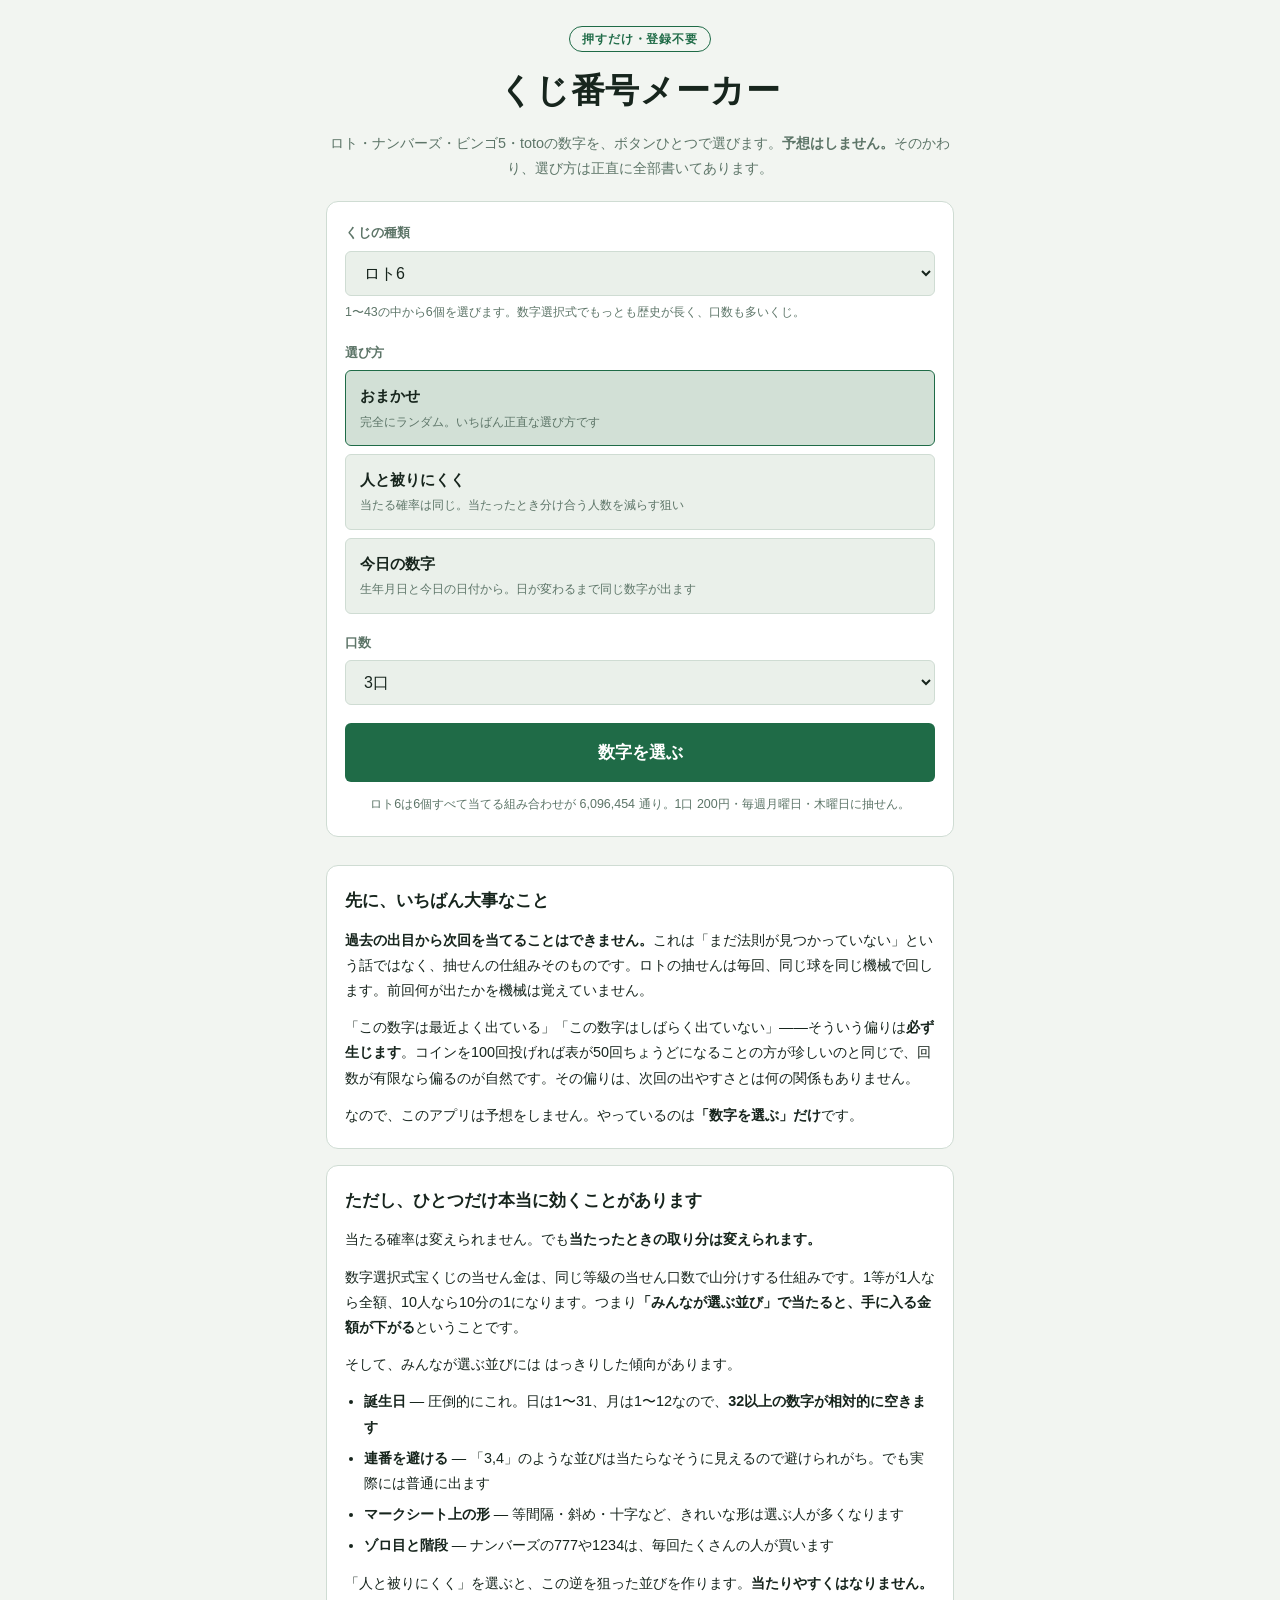
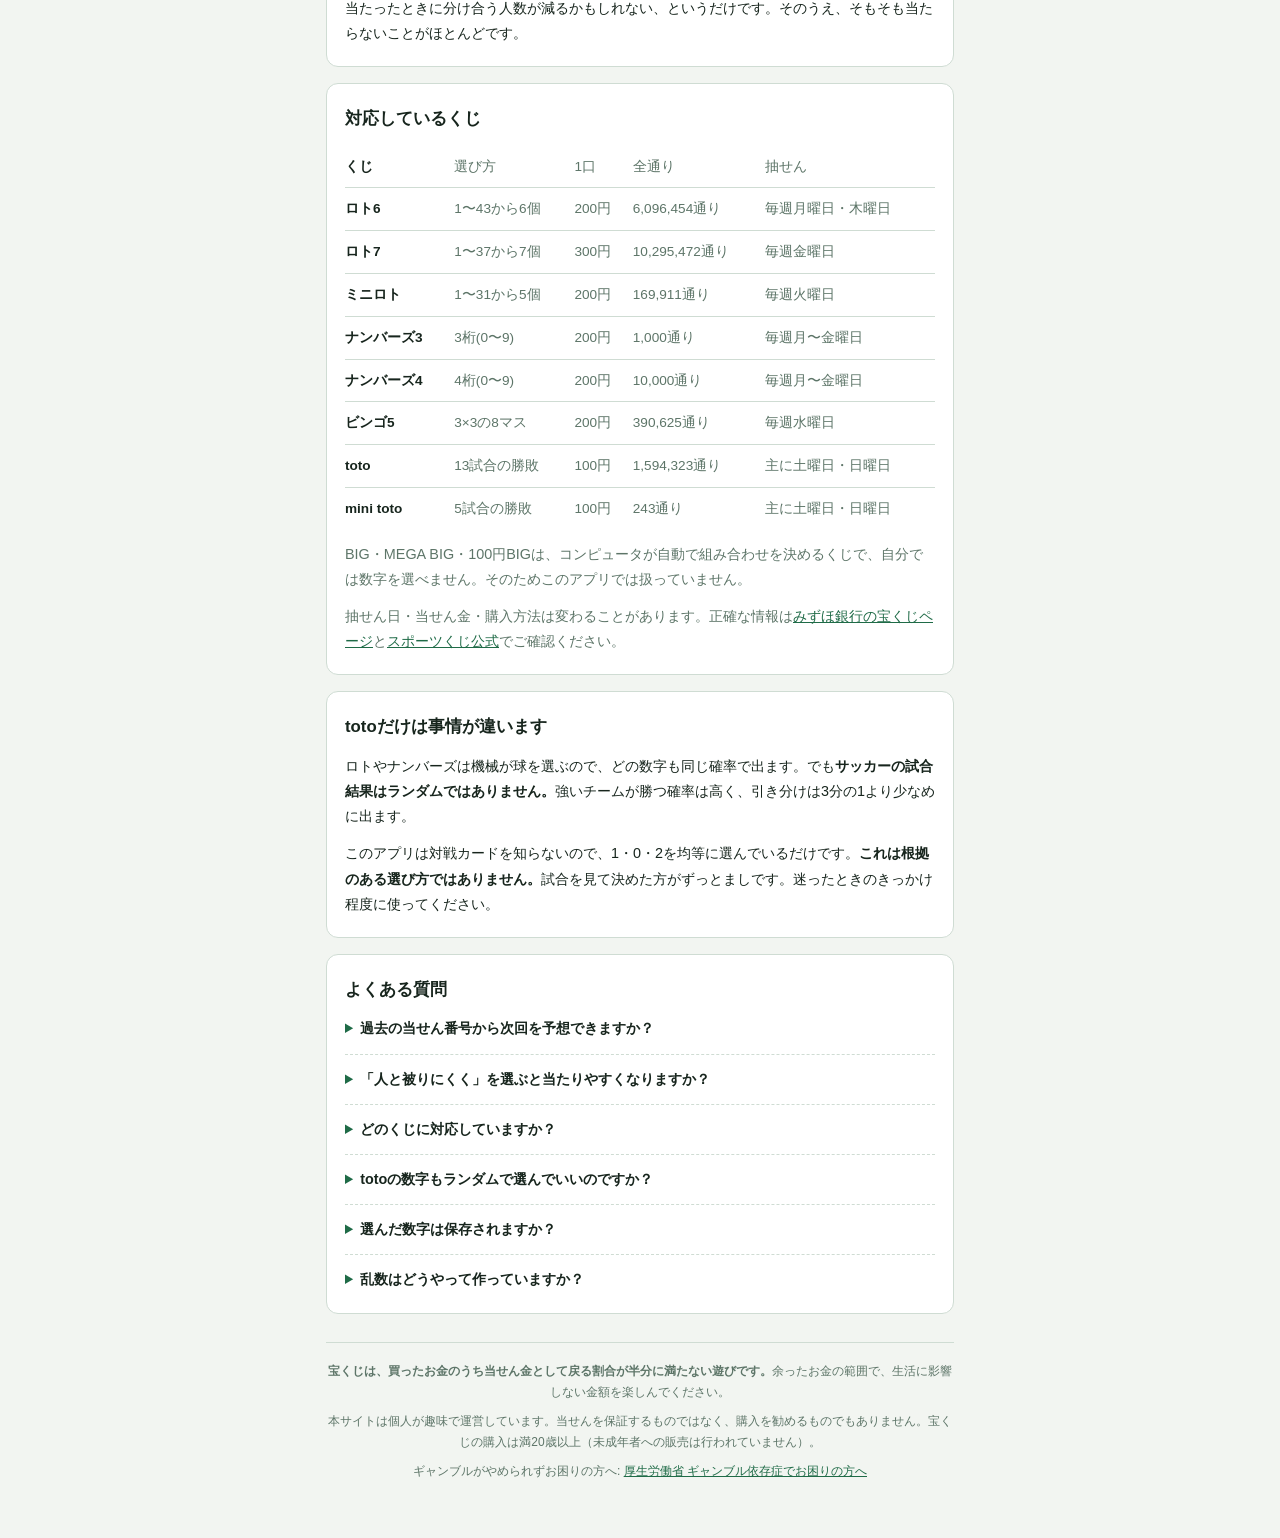
==== index.html @ ed3e01a5 "くじ番号メーカー 初版 ロト6/7・ミニロト・ナンバーズ3/4・ビンゴ5・toto の数字を選ぶ。予想はしない。 確率はハードコードせず組み合わせ計算で出す。「人と被りにくく」は当せん金の 山分け人数" ====
<!DOCTYPE html>
<html lang="ja">
<head>
<meta charset="UTF-8">
<meta name="viewport" content="width=device-width, initial-scale=1.0">
<title>くじ番号メーカー | ロト6・ロト7・ミニロト・ナンバーズの数字を選ぶ</title>
<meta name="description" content="ロト6・ロト7・ミニロト・ナンバーズ3/4・ビンゴ5・totoの数字をボタンひとつで選びます。予想はしません。当たる確率は変えられませんが「人と被りにくい並び」は選べます。無料・登録不要。">
<link rel="canonical" href="https://kuji-maker.github.io/">
<meta property="og:type" content="website">
<meta property="og:title" content="くじ番号メーカー">
<meta property="og:description" content="ロト6・ロト7・ミニロト・ナンバーズ・ビンゴ5・totoの数字をボタンひとつで。予想はしませんが「人と被りにくい並び」は選べます。">
<meta property="og:url" content="https://kuji-maker.github.io/">
<link rel="stylesheet" href="css/style.css">
<script type="application/ld+json">{"@context":"https://schema.org","@type":"FAQPage","mainEntity":[{"@type":"Question","name":"過去の当せん番号から次回を予想できますか？","acceptedAnswer":{"@type":"Answer","text":"できません。数字選択式宝くじの抽せんは毎回独立していて、前回までの結果が次回に影響することはありません。よく出る数字・出ていない数字といった偏りは、回数を重ねれば自然に生じるばらつきの範囲で、次回の当たりやすさとは関係がありません。本アプリも予想は一切行いません。"}},{"@type":"Question","name":"「人と被りにくく」を選ぶと当たりやすくなりますか？","acceptedAnswer":{"@type":"Answer","text":"当たる確率は1ミリも変わりません。変わるのは当たったときの分配です。数字選択式宝くじの当せん金は同じ等級の当せん口数で山分けするため、多くの人が選ぶ並びで当たると1人あたりの金額が下がります。誕生日で選ぶ人が多いので32以上の数字は相対的に空いており、そこを含む並びは分け合う人数が少なくなりやすい、という理屈です。"}},{"@type":"Question","name":"どのくじに対応していますか？","acceptedAnswer":{"@type":"Answer","text":"ロト6・ロト7・ミニロト・ナンバーズ3・ナンバーズ4・ビンゴ5・toto・mini totoに対応しています。BIG・MEGA BIG・100円BIGはコンピュータが自動で組み合わせを決めるくじで、自分では数字を選べないため対象外です。"}},{"@type":"Question","name":"totoの数字もランダムで選んでいいのですか？","acceptedAnswer":{"@type":"Answer","text":"おすすめはしません。ロトやナンバーズと違い、サッカーの試合結果はランダムではなく、チームの力関係や順位で確率が偏ります。本アプリは対戦カードを知らないため均等に選んでいるだけで、これは根拠のある選び方ではありません。迷ったときのきっかけとしてお使いください。"}},{"@type":"Question","name":"選んだ数字は保存されますか？","acceptedAnswer":{"@type":"Answer","text":"サーバーには一切送信していません。数字はすべてお使いの端末のブラウザの中だけで作られています。選んだくじの種類と「今日の数字」に使う生年月日だけを端末内に保存し、次に開いたときの初期表示に使います。"}}]}</script>
</head>
<body>
<div id="app" class="app">

  <header class="app-header">
    <p class="app-header__eyebrow">押すだけ・登録不要</p>
    <h1 class="app-header__title">くじ番号メーカー</h1>
    <p class="app-header__lead">ロト・ナンバーズ・ビンゴ5・totoの数字を、ボタンひとつで選びます。<br class="sp-only"><strong>予想はしません。</strong>そのかわり、選び方は正直に全部書いてあります。</p>
  </header>

  <main id="main" class="main">

    <div class="card">
      <div class="field">
        <label for="game">くじの種類</label>
        <select id="game" class="select"></select>
        <p id="game-lead" class="field__help"></p>
      </div>

      <div class="field">
        <span class="field__label">選び方</span>
        <div class="modes" id="modes">
          <label class="mode">
            <input type="radio" name="mode" value="random" checked>
            <span class="mode__body">
              <b>おまかせ</b>
              <small>完全にランダム。いちばん正直な選び方です</small>
            </span>
          </label>
          <label class="mode">
            <input type="radio" name="mode" value="unpopular">
            <span class="mode__body">
              <b>人と被りにくく</b>
              <small>当たる確率は同じ。当たったとき分け合う人数を減らす狙い</small>
            </span>
          </label>
          <label class="mode">
            <input type="radio" name="mode" value="lucky">
            <span class="mode__body">
              <b>今日の数字</b>
              <small>生年月日と今日の日付から。日が変わるまで同じ数字が出ます</small>
            </span>
          </label>
        </div>
      </div>

      <div class="field" id="birth-field" hidden>
        <label for="byear">生年月日</label>
        <div class="date-row">
          <select id="byear" class="select" aria-label="年"></select>
          <select id="bmonth" class="select" aria-label="月"></select>
          <select id="bday" class="select" aria-label="日"></select>
        </div>
        <p class="field__help">端末の中だけに保存します。外部には送りません。</p>
      </div>

      <div class="field">
        <label for="count">口数</label>
        <select id="count" class="select">
          <option value="1">1口</option>
          <option value="3" selected>3口</option>
          <option value="5">5口</option>
          <option value="10">10口</option>
        </select>
      </div>

      <button type="button" class="btn btn--primary btn--large" id="btn-go">数字を選ぶ</button>
      <p class="odds" id="odds"></p>
    </div>

    <section id="result" hidden aria-live="polite">
      <div class="card card--result">
        <div class="result__head">
          <h2 class="card__title" id="result-title">選んだ数字</h2>
          <span class="result__mode" id="result-mode"></span>
        </div>
        <div id="sets"></div>
        <div class="btns">
          <button type="button" class="btn btn--primary" id="btn-again">もう一度選ぶ</button>
          <button type="button" class="btn btn--sub" id="btn-copy">コピー</button>
        </div>
        <p class="disclaimer" id="buy-note"></p>
      </div>
    </section>

  </main>

  <section class="article">

    <div class="card card--article">
      <h2>先に、いちばん大事なこと</h2>
      <p><strong>過去の出目から次回を当てることはできません。</strong>これは「まだ法則が見つかっていない」という話ではなく、抽せんの仕組みそのものです。ロトの抽せんは毎回、同じ球を同じ機械で回します。前回何が出たかを機械は覚えていません。</p>
      <p>「この数字は最近よく出ている」「この数字はしばらく出ていない」——そういう偏りは<strong>必ず生じます</strong>。コインを100回投げれば表が50回ちょうどになることの方が珍しいのと同じで、回数が有限なら偏るのが自然です。その偏りは、次回の出やすさとは何の関係もありません。</p>
      <p>なので、このアプリは予想をしません。やっているのは<strong>「数字を選ぶ」だけ</strong>です。</p>
    </div>

    <div class="card card--article">
      <h2>ただし、ひとつだけ本当に効くことがあります</h2>
      <p>当たる確率は変えられません。でも<strong>当たったときの取り分は変えられます。</strong></p>
      <p>数字選択式宝くじの当せん金は、同じ等級の当せん口数で山分けする仕組みです。1等が1人なら全額、10人なら10分の1になります。つまり<strong>「みんなが選ぶ並び」で当たると、手に入る金額が下がる</strong>ということです。</p>
      <p>そして、みんなが選ぶ並びには はっきりした傾向があります。</p>
      <ul>
        <li><strong>誕生日</strong> — 圧倒的にこれ。日は1〜31、月は1〜12なので、<strong>32以上の数字が相対的に空きます</strong></li>
        <li><strong>連番を避ける</strong> — 「3,4」のような並びは当たらなそうに見えるので避けられがち。でも実際には普通に出ます</li>
        <li><strong>マークシート上の形</strong> — 等間隔・斜め・十字など、きれいな形は選ぶ人が多くなります</li>
        <li><strong>ゾロ目と階段</strong> — ナンバーズの777や1234は、毎回たくさんの人が買います</li>
      </ul>
      <p>「人と被りにくく」を選ぶと、この逆を狙った並びを作ります。<strong>当たりやすくはなりません。</strong>当たったときに分け合う人数が減るかもしれない、というだけです。そのうえ、そもそも当たらないことがほとんどです。</p>
    </div>

    <div class="card card--article">
      <h2>対応しているくじ</h2>
      <div class="table-scroll">
        <table class="spec" id="spec-table"><tbody></tbody></table>
      </div>
      <p class="muted" id="not-supported"></p>
      <p class="muted">抽せん日・当せん金・購入方法は変わることがあります。正確な情報は<a href="https://www.mizuhobank.co.jp/takarakuji/" target="_blank" rel="noopener">みずほ銀行の宝くじページ</a>と<a href="https://www.toto-dream.com/" target="_blank" rel="noopener">スポーツくじ公式</a>でご確認ください。</p>
    </div>

    <div class="card card--article">
      <h2>totoだけは事情が違います</h2>
      <p>ロトやナンバーズは機械が球を選ぶので、どの数字も同じ確率で出ます。でも<strong>サッカーの試合結果はランダムではありません。</strong>強いチームが勝つ確率は高く、引き分けは3分の1より少なめに出ます。</p>
      <p>このアプリは対戦カードを知らないので、1・0・2を均等に選んでいるだけです。<strong>これは根拠のある選び方ではありません。</strong>試合を見て決めた方がずっとましです。迷ったときのきっかけ程度に使ってください。</p>
    </div>

    <div class="card card--article">
      <h2>よくある質問</h2>
      <details class="faq-item">
        <summary>過去の当せん番号から次回を予想できますか？</summary>
        <p>できません。抽せんは毎回独立していて、前回までの結果が次回に影響することはありません。よく出る数字・出ていない数字といった偏りは、回数を重ねれば自然に生じるばらつきの範囲で、次回の当たりやすさとは関係がありません。本アプリも予想は一切行いません。</p>
      </details>
      <details class="faq-item">
        <summary>「人と被りにくく」を選ぶと当たりやすくなりますか？</summary>
        <p>当たる確率は1ミリも変わりません。変わるのは当たったときの分配です。当せん金は同じ等級の当せん口数で山分けするため、多くの人が選ぶ並びで当たると1人あたりの金額が下がります。誕生日で選ぶ人が多いので32以上の数字は相対的に空いており、そこを含む並びは分け合う人数が少なくなりやすい、という理屈です。</p>
      </details>
      <details class="faq-item">
        <summary>どのくじに対応していますか？</summary>
        <p>ロト6・ロト7・ミニロト・ナンバーズ3・ナンバーズ4・ビンゴ5・toto・mini totoに対応しています。BIG・MEGA BIG・100円BIGはコンピュータが自動で組み合わせを決めるくじで、自分では数字を選べないため対象外です。</p>
      </details>
      <details class="faq-item">
        <summary>totoの数字もランダムで選んでいいのですか？</summary>
        <p>おすすめはしません。ロトやナンバーズと違い、サッカーの試合結果はランダムではなく、チームの力関係や順位で確率が偏ります。本アプリは対戦カードを知らないため均等に選んでいるだけで、これは根拠のある選び方ではありません。迷ったときのきっかけとしてお使いください。</p>
      </details>
      <details class="faq-item">
        <summary>選んだ数字は保存されますか？</summary>
        <p>サーバーには一切送信していません。数字はすべてお使いの端末のブラウザの中だけで作られています。選んだくじの種類と「今日の数字」に使う生年月日だけを端末内に保存し、次に開いたときの初期表示に使います。</p>
      </details>
      <details class="faq-item">
        <summary>乱数はどうやって作っていますか？</summary>
        <p>ブラウザに用意されている暗号用の乱数(<code>crypto.getRandomValues</code>)を使っています。「今日の数字」だけは、生年月日と日付から決まる再現できる乱数を使っているため、同じ日のうちは何度押しても同じ数字が出ます。</p>
      </details>
    </div>

  </section>

  <footer class="app-footer">
    <p><strong>宝くじは、買ったお金のうち当せん金として戻る割合が半分に満たない遊びです。</strong>余ったお金の範囲で、生活に影響しない金額を楽しんでください。</p>
    <p>本サイトは個人が趣味で運営しています。当せんを保証するものではなく、購入を勧めるものでもありません。宝くじの購入は満20歳以上（未成年者への販売は行われていません）。</p>
    <p>ギャンブルがやめられずお困りの方へ: <a href="https://www.mhlw.go.jp/stf/seisakunitsuite/bunya/0000070789.html" target="_blank" rel="noopener">厚生労働省 ギャンブル依存症でお困りの方へ</a></p>
  </footer>

</div>

<script src="js/games.js"></script>
<script src="js/generate.js"></script>
<script src="js/app.js"></script>
</body>
</html>
---- css/style.css ----
/*
 * くじ番号メーカー。
 * HAKONIWA LAB の各アプリとは別サイトなので、配色もはっきり変えている
 * (深い緑＋金)。骨格の考え方だけ揃えてある。
 */

:root {
  --bg: #10241c;
  --surface: #173327;
  --surface-2: #1e4232;
  --border: #2d5a45;
  --text: #eaf3ee;
  --muted: #9dbcac;
  --primary: #d9a441;
  --primary-hover: #e8b658;
  --on-primary: #14251c;
  --accent: #6fd39b;
  --warn-bg: #3a2a18;
  --warn-text: #e6b877;
  --radius: 12px;
  --radius-sm: 6px;
  --max: 660px;
}

/* 明るい環境では明るい配色にする */
@media (prefers-color-scheme: light) {
  :root {
    --bg: #f2f5f1;
    --surface: #ffffff;
    --surface-2: #eaf0ea;
    --border: #cfdcd3;
    --text: #17251d;
    --muted: #5d7568;
    --primary: #1f6b47;
    --primary-hover: #17563a;
    --on-primary: #ffffff;
    --accent: #1f6b47;
    --warn-bg: #fdf2e0;
    --warn-text: #8a5a1a;
  }
}

* { box-sizing: border-box; }
[hidden] { display: none !important; }

html, body {
  margin: 0;
  padding: 0;
  background: var(--bg);
  color: var(--text);
  font-family: -apple-system, BlinkMacSystemFont, "Hiragino Sans", "Hiragino Kaku Gothic ProN", "Noto Sans JP", Meiryo, sans-serif;
  line-height: 1.75;
  -webkit-text-size-adjust: 100%;
}
a { color: var(--primary); }

.app { max-width: var(--max); margin: 0 auto; padding: 24px 16px 48px; }

/* ---- ヘッダー ---- */
.app-header { text-align: center; margin-bottom: 20px; }
.app-header__eyebrow {
  display: inline-block;
  font-size: 0.72rem;
  font-weight: 700;
  letter-spacing: .08em;
  color: var(--primary);
  border: 1px solid var(--primary);
  border-radius: 999px;
  padding: 2px 12px;
  margin: 0 0 10px;
}
.app-header__title { font-size: 1.8rem; font-weight: 800; margin: 0 0 10px; letter-spacing: .02em; }
.app-header__lead { font-size: 0.9rem; color: var(--muted); margin: 0; }
.sp-only { display: inline; }

/* ---- カード ---- */
.card {
  background: var(--surface);
  border: 1px solid var(--border);
  border-radius: var(--radius);
  padding: 20px 18px;
  margin-bottom: 16px;
}
.card__title { font-size: 1rem; margin: 0; }

/* ---- フォーム ---- */
.field { margin-bottom: 18px; }
.field > label, .field__label {
  display: block;
  font-size: 0.8rem;
  font-weight: 700;
  color: var(--muted);
  margin-bottom: 6px;
}
.field__help { font-size: 0.78rem; color: var(--muted); margin: 6px 0 0; }
.select {
  width: 100%;
  padding: 12px 14px;
  border: 1.5px solid var(--border);
  border-radius: var(--radius-sm);
  background: var(--surface-2);
  color: var(--text);
  font: inherit;
  font-size: 1rem;
}
.date-row { display: grid; grid-template-columns: 1.4fr 1fr 1fr; gap: 8px; }

/* 選び方 */
.modes { display: grid; gap: 8px; }
.mode { display: block; cursor: pointer; }
.mode input { position: absolute; opacity: 0; pointer-events: none; }
.mode__body {
  display: block;
  border: 1.5px solid var(--border);
  border-radius: var(--radius-sm);
  background: var(--surface-2);
  padding: 12px 14px;
  transition: border-color .15s ease, background-color .15s ease;
}
.mode__body b { display: block; font-size: 0.95rem; }
.mode__body small { display: block; font-size: 0.76rem; color: var(--muted); margin-top: 2px; }
.mode input:checked + .mode__body { border-color: var(--primary); background: color-mix(in srgb, var(--primary) 12%, var(--surface-2)); }
.mode input:focus-visible + .mode__body { outline: 2px solid var(--primary); outline-offset: 2px; }

/* ---- ボタン ---- */
.btn {
  appearance: none;
  border: 0;
  border-radius: var(--radius-sm);
  font: inherit;
  font-weight: 700;
  font-size: 0.95rem;
  padding: 12px 20px;
  cursor: pointer;
  background: var(--primary);
  color: var(--on-primary);
}
.btn:hover { background: var(--primary-hover); }
.btn--sub { background: transparent; color: var(--primary); border: 1.5px solid var(--primary); }
.btn--sub:hover { background: color-mix(in srgb, var(--primary) 14%, transparent); }
.btn--large { width: 100%; padding: 15px 20px; font-size: 1.05rem; }
.btns { display: flex; gap: 8px; margin-top: 16px; }
.btns .btn { flex: 1; }

.odds { font-size: 0.78rem; color: var(--muted); text-align: center; margin: 12px 0 0; }

/* ---- 結果 ---- */
.card--result { border-color: var(--primary); }
.result__head { display: flex; align-items: center; justify-content: space-between; gap: 8px; margin-bottom: 14px; }
.result__mode {
  font-size: 0.7rem;
  font-weight: 700;
  color: var(--primary);
  border: 1px solid var(--primary);
  border-radius: 999px;
  padding: 2px 10px;
  white-space: nowrap;
}

.set { border-top: 1px solid var(--border); padding: 14px 0 12px; }
.set:first-child { border-top: 0; padding-top: 0; }
.set__no { font-size: 0.72rem; color: var(--muted); font-weight: 700; }

/* 数字の玉 */
.balls { display: flex; flex-wrap: wrap; gap: 8px; margin: 6px 0 0; }
.ball {
  display: inline-flex;
  align-items: center;
  justify-content: center;
  min-width: 44px;
  height: 44px;
  padding: 0 6px;
  border-radius: 999px;
  background: var(--primary);
  color: var(--on-primary);
  font-size: 1.15rem;
  font-weight: 800;
  font-variant-numeric: tabular-nums;
}
/* 32以上は「空いている番号」なので色を変えて分かるようにする */
.ball--high { background: var(--accent); }

/* ナンバーズの桁 */
.digits { display: flex; gap: 6px; margin-top: 6px; }
.digit {
  width: 46px;
  height: 56px;
  display: flex;
  align-items: center;
  justify-content: center;
  border-radius: var(--radius-sm);
  background: var(--surface-2);
  border: 1.5px solid var(--border);
  font-size: 1.6rem;
  font-weight: 800;
  font-variant-numeric: tabular-nums;
}

/* ビンゴ5の3×3 */
.bingo { display: grid; grid-template-columns: repeat(3, 1fr); gap: 6px; margin-top: 6px; max-width: 240px; }
.bingo__cell {
  aspect-ratio: 1;
  display: flex;
  align-items: center;
  justify-content: center;
  border-radius: var(--radius-sm);
  background: var(--primary);
  color: var(--on-primary);
  font-size: 1.2rem;
  font-weight: 800;
  font-variant-numeric: tabular-nums;
}
.bingo__cell--free { background: var(--surface-2); color: var(--muted); font-size: 0.72rem; border: 1.5px dashed var(--border); }

/* totoの1/0/2 */
.marks { display: flex; flex-wrap: wrap; gap: 5px; margin-top: 6px; }
.mark {
  width: 36px;
  display: flex;
  flex-direction: column;
  align-items: center;
  border-radius: var(--radius-sm);
  background: var(--surface-2);
  border: 1.5px solid var(--border);
  padding: 3px 0 5px;
  overflow: hidden;
}
/* 試合番号は幅が狭いので数字だけ。「第10試合」は折り返して隣に重なる */
.mark__i { font-size: 0.6rem; line-height: 1.2; color: var(--muted); }
.mark__v { font-size: 1.05rem; font-weight: 800; line-height: 1.2; }

.set__meta { font-size: 0.76rem; color: var(--muted); margin: 10px 0 0; }
.set__notes { list-style: none; padding: 0; margin: 8px 0 0; font-size: 0.78rem; }
.set__notes li { padding-left: 1.4em; position: relative; color: var(--muted); }
.set__notes li::before { position: absolute; left: 0; }
.set__notes li.is-good::before { content: "○"; color: var(--accent); }
.set__notes li.is-bad::before { content: "×"; color: var(--warn-text); }

.disclaimer {
  font-size: 0.76rem;
  color: var(--warn-text);
  background: var(--warn-bg);
  border-radius: var(--radius-sm);
  padding: 10px 12px;
  margin: 14px 0 0;
}

/* ---- 解説 ---- */
.article { margin-top: 28px; }
.card--article h2 { font-size: 1.05rem; margin: 0 0 12px; }
.card--article p { font-size: 0.9rem; margin: 0 0 12px; }
.card--article p:last-child { margin-bottom: 0; }
.card--article ul { font-size: 0.9rem; margin: 0 0 12px; padding-left: 1.3em; }
.card--article li { margin-bottom: 6px; }
.muted { color: var(--muted); font-size: 0.8rem; }

/* 表は本文を横に動かさず、枠の中だけでスクロールさせる */
.table-scroll { overflow-x: auto; -webkit-overflow-scrolling: touch; margin-bottom: 12px; }
.spec { width: 100%; border-collapse: collapse; font-size: 0.85rem; min-width: 420px; }
.spec th, .spec td { text-align: left; padding: 9px 10px 9px 0; border-bottom: 1px solid var(--border); vertical-align: top; }
.spec tr:last-child th, .spec tr:last-child td { border-bottom: 0; }
.spec th { white-space: nowrap; font-weight: 700; }
.spec td { color: var(--muted); }
.spec .num { font-variant-numeric: tabular-nums; white-space: nowrap; }

.faq-item { border-bottom: 1px dashed var(--border); padding: 12px 0; }
.faq-item:first-of-type { padding-top: 0; }
.faq-item:last-child { border-bottom: none; padding-bottom: 0; }
.faq-item summary { cursor: pointer; font-weight: 700; font-size: 0.9rem; }
.faq-item summary::marker { color: var(--primary); }
.faq-item p { margin: 8px 0 0; font-size: 0.85rem; color: var(--muted); }
code { background: var(--surface-2); padding: 1px 5px; border-radius: 4px; font-size: 0.85em; }

/* ---- フッター ---- */
.app-footer {
  margin-top: 28px;
  padding-top: 18px;
  border-top: 1px solid var(--border);
  text-align: center;
  font-size: 0.75rem;
  color: var(--muted);
}
.app-footer p { margin: 0 0 8px; }

@media (min-width: 640px) {
  .app-header__title { font-size: 2.1rem; }
  .sp-only { display: none; }
}
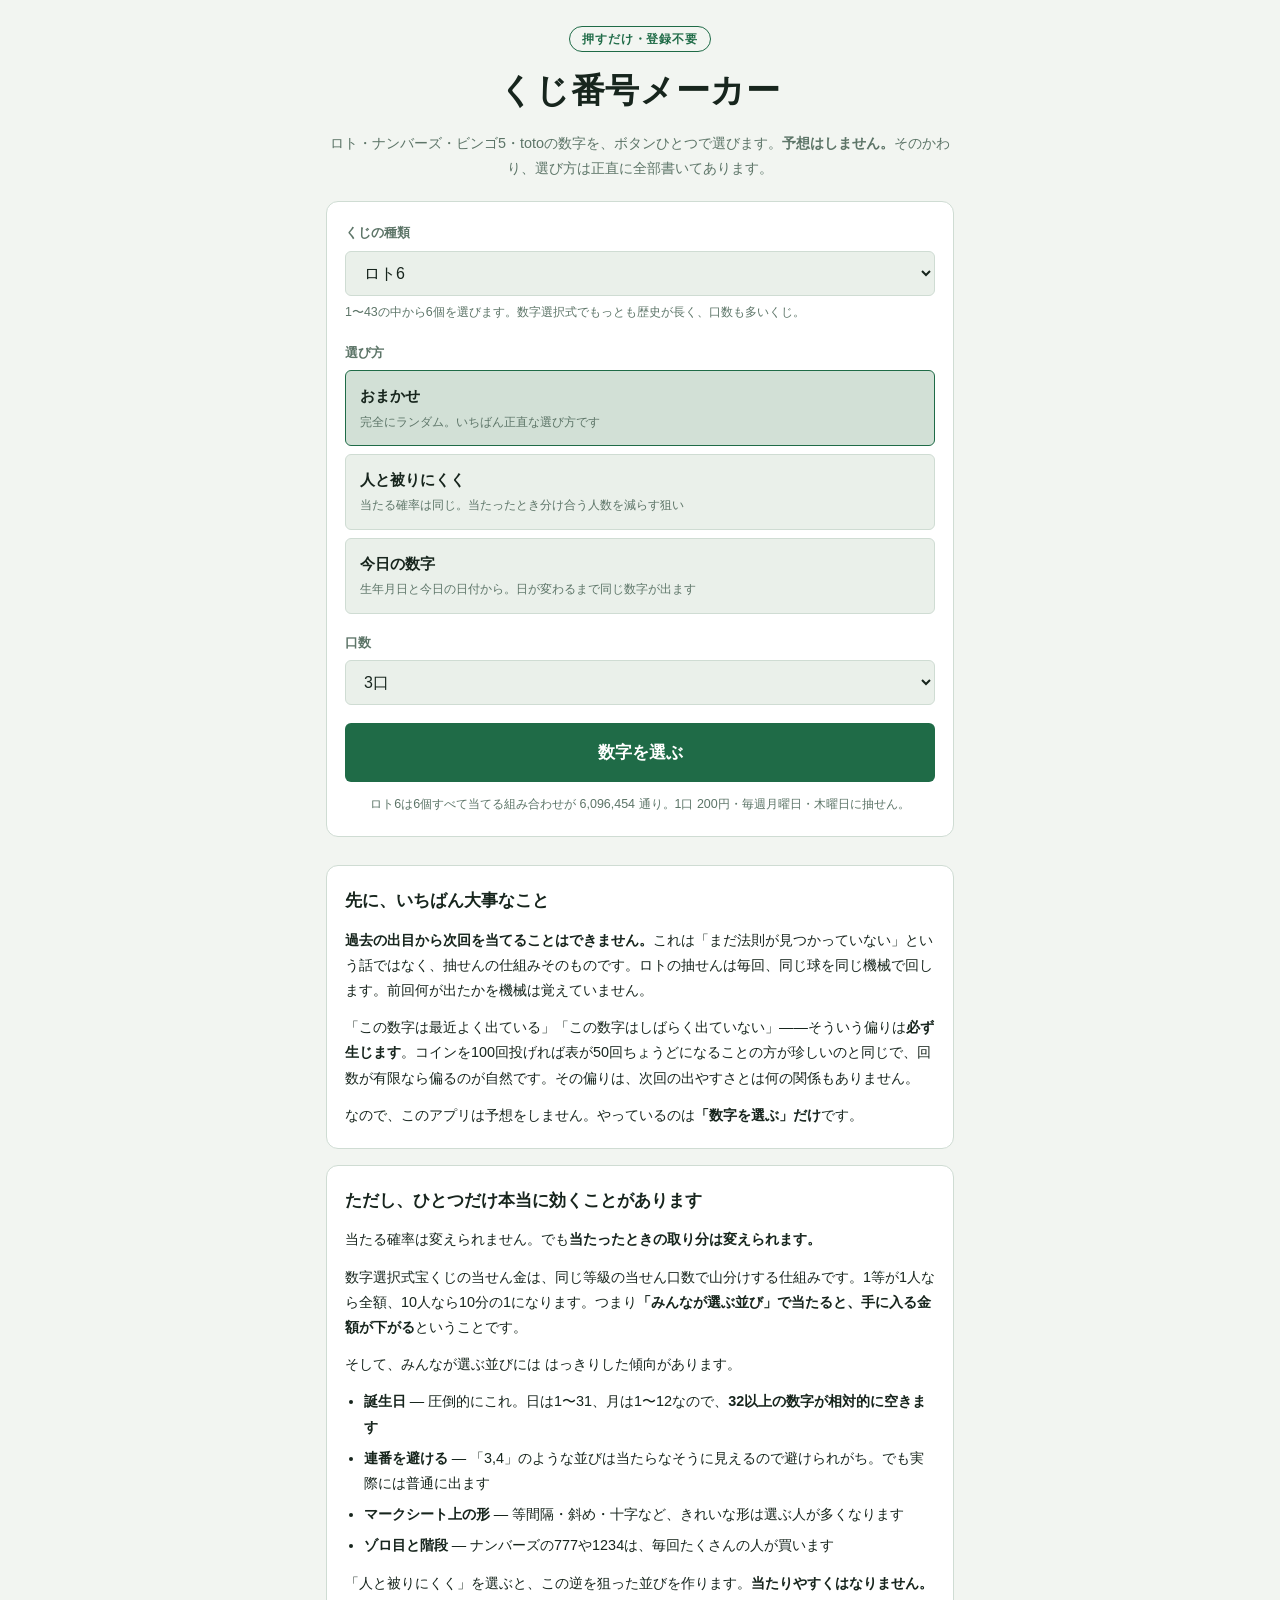
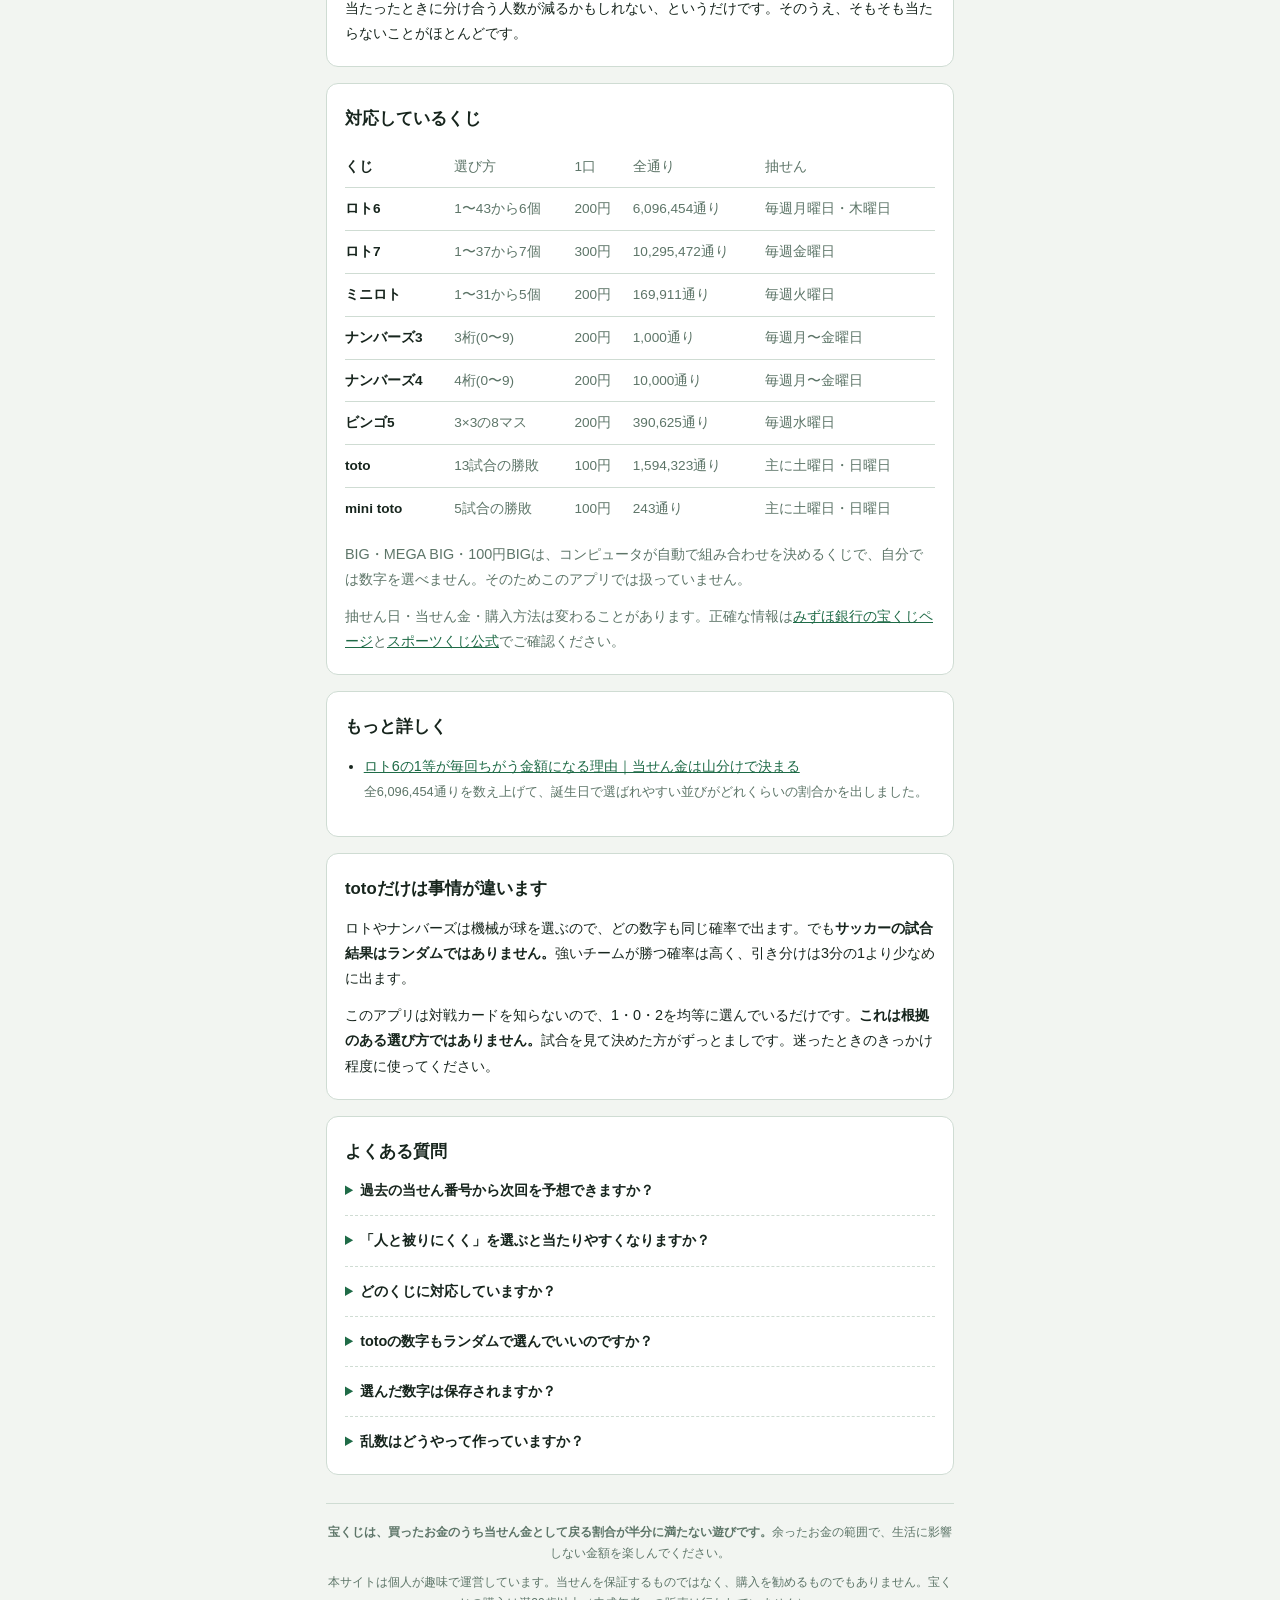
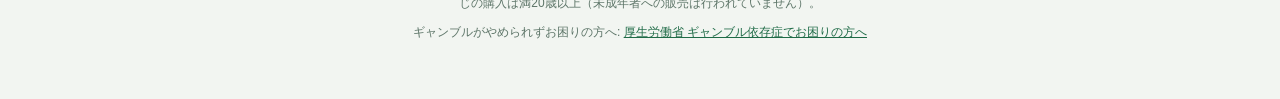
==== commit b92d1507: "解説記事「ロト6の1等が毎回ちがう金額になる理由」を追加 全6,096,454通りを列挙して、全部31以下=12.1%(736,281通り)、 合計100以下=13.9%(845,307通り)などの割" ====
--- a/index.html
+++ b/index.html
@@ -132,6 +132,14 @@
     </div>
 
     <div class="card card--article">
+      <h2>もっと詳しく</h2>
+      <ul>
+        <li><a href="guide/loto-tosenkin-yamawake/">ロト6の1等が毎回ちがう金額になる理由｜当せん金は山分けで決まる</a><br>
+          <span class="muted">全6,096,454通りを数え上げて、誕生日で選ばれやすい並びがどれくらいの割合かを出しました。</span></li>
+      </ul>
+    </div>
+
+    <div class="card card--article">
       <h2>totoだけは事情が違います</h2>
       <p>ロトやナンバーズは機械が球を選ぶので、どの数字も同じ確率で出ます。でも<strong>サッカーの試合結果はランダムではありません。</strong>強いチームが勝つ確率は高く、引き分けは3分の1より少なめに出ます。</p>
       <p>このアプリは対戦カードを知らないので、1・0・2を均等に選んでいるだけです。<strong>これは根拠のある選び方ではありません。</strong>試合を見て決めた方がずっとましです。迷ったときのきっかけ程度に使ってください。</p>
--- a/css/style.css
+++ b/css/style.css
@@ -286,3 +286,24 @@
   .app-header__title { font-size: 2.1rem; }
   .sp-only { display: none; }
 }
+
+/* --- 解説記事のページ --- */
+
+.crumb { font-size: 0.78rem; color: var(--muted); margin-bottom: 14px; }
+.crumb a { color: var(--muted); }
+
+.art-header { margin-bottom: 18px; }
+.art-title { font-size: 1.45rem; font-weight: 800; line-height: 1.5; margin: 0 0 8px; }
+.art-sub { font-size: 0.88rem; color: var(--muted); margin: 0; }
+
+/* 誤解されると困る内容を置くカード。枠と地の色で目立たせる */
+.card--warn { border-color: var(--primary); background: color-mix(in srgb, var(--primary) 7%, var(--surface)); }
+
+.card--article h3 { font-size: 0.95rem; margin: 16px 0 8px; }
+/* 記事内のボタンは a タグなので、行として置く */
+.card--article .btn { display: inline-block; text-decoration: none; margin-top: 4px; }
+.card--article .spec th { color: var(--text); }
+
+@media (min-width: 640px) {
+  .art-title { font-size: 1.8rem; }
+}
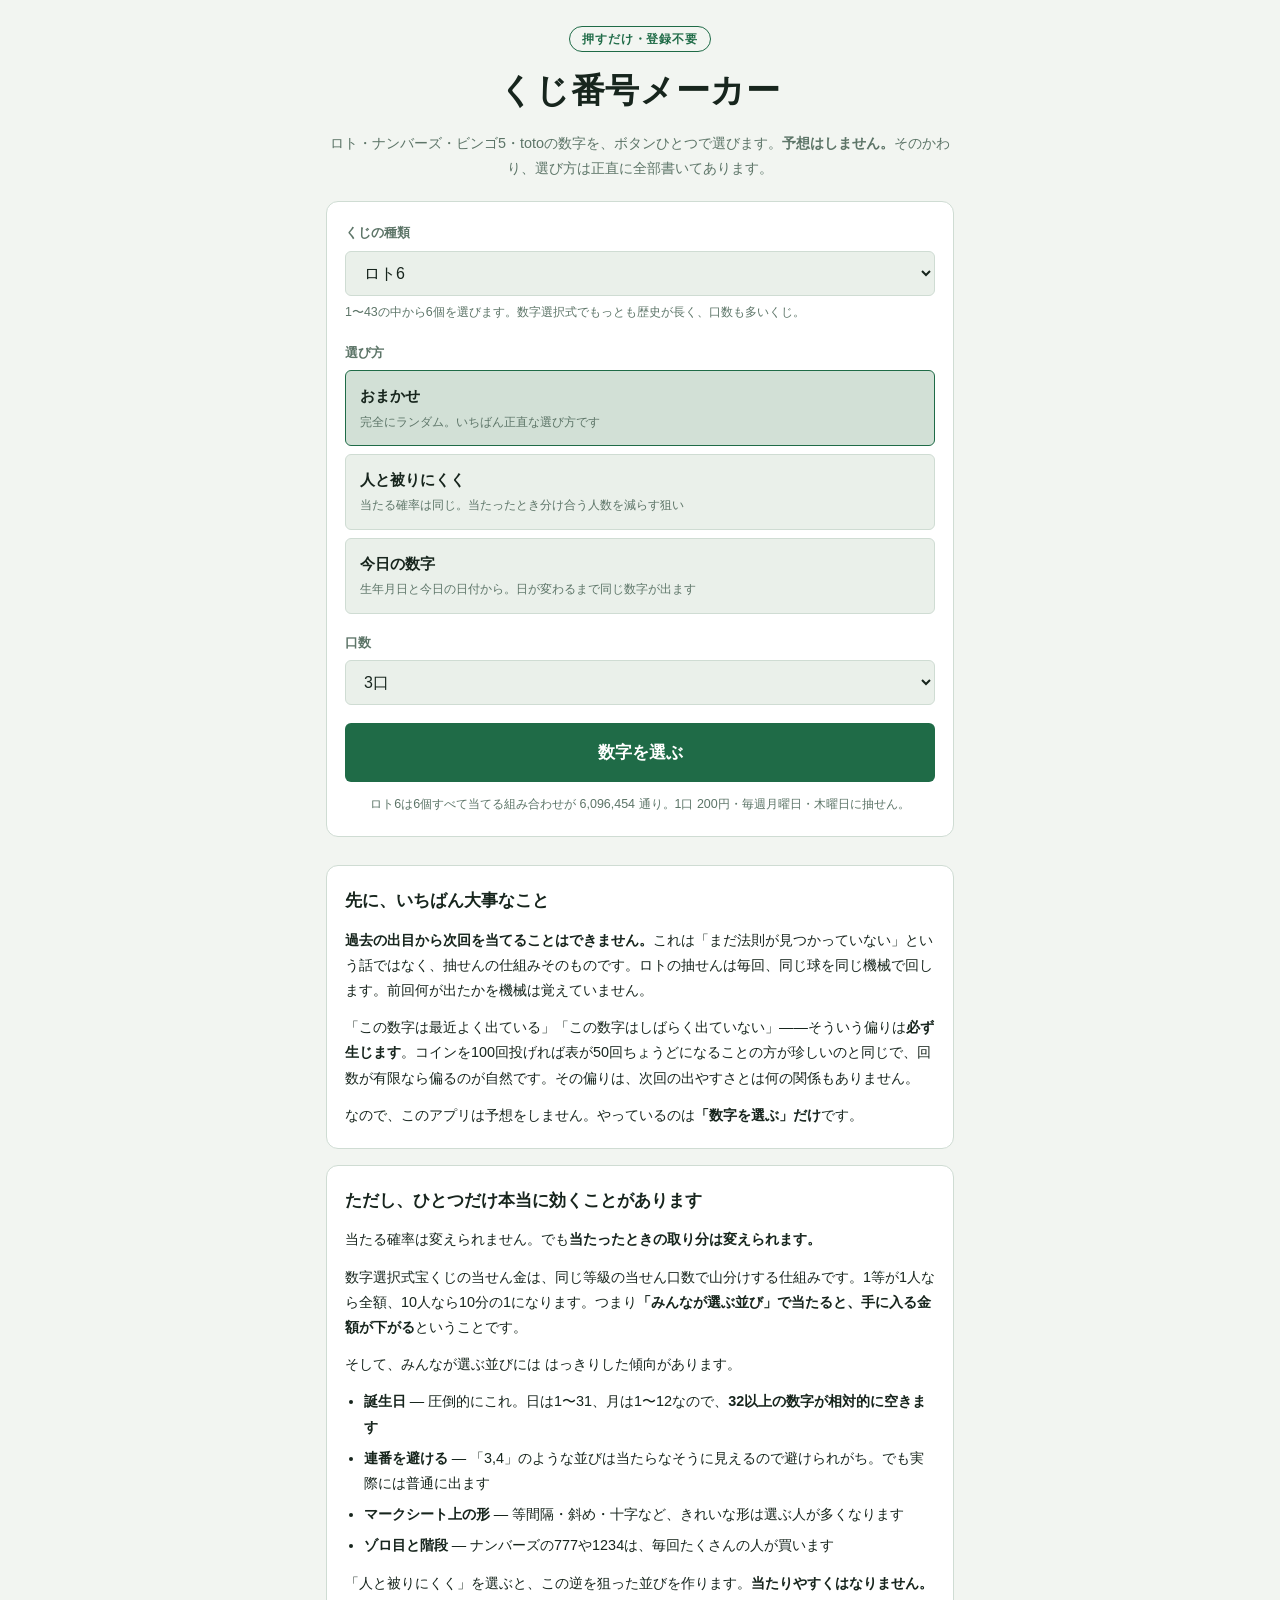
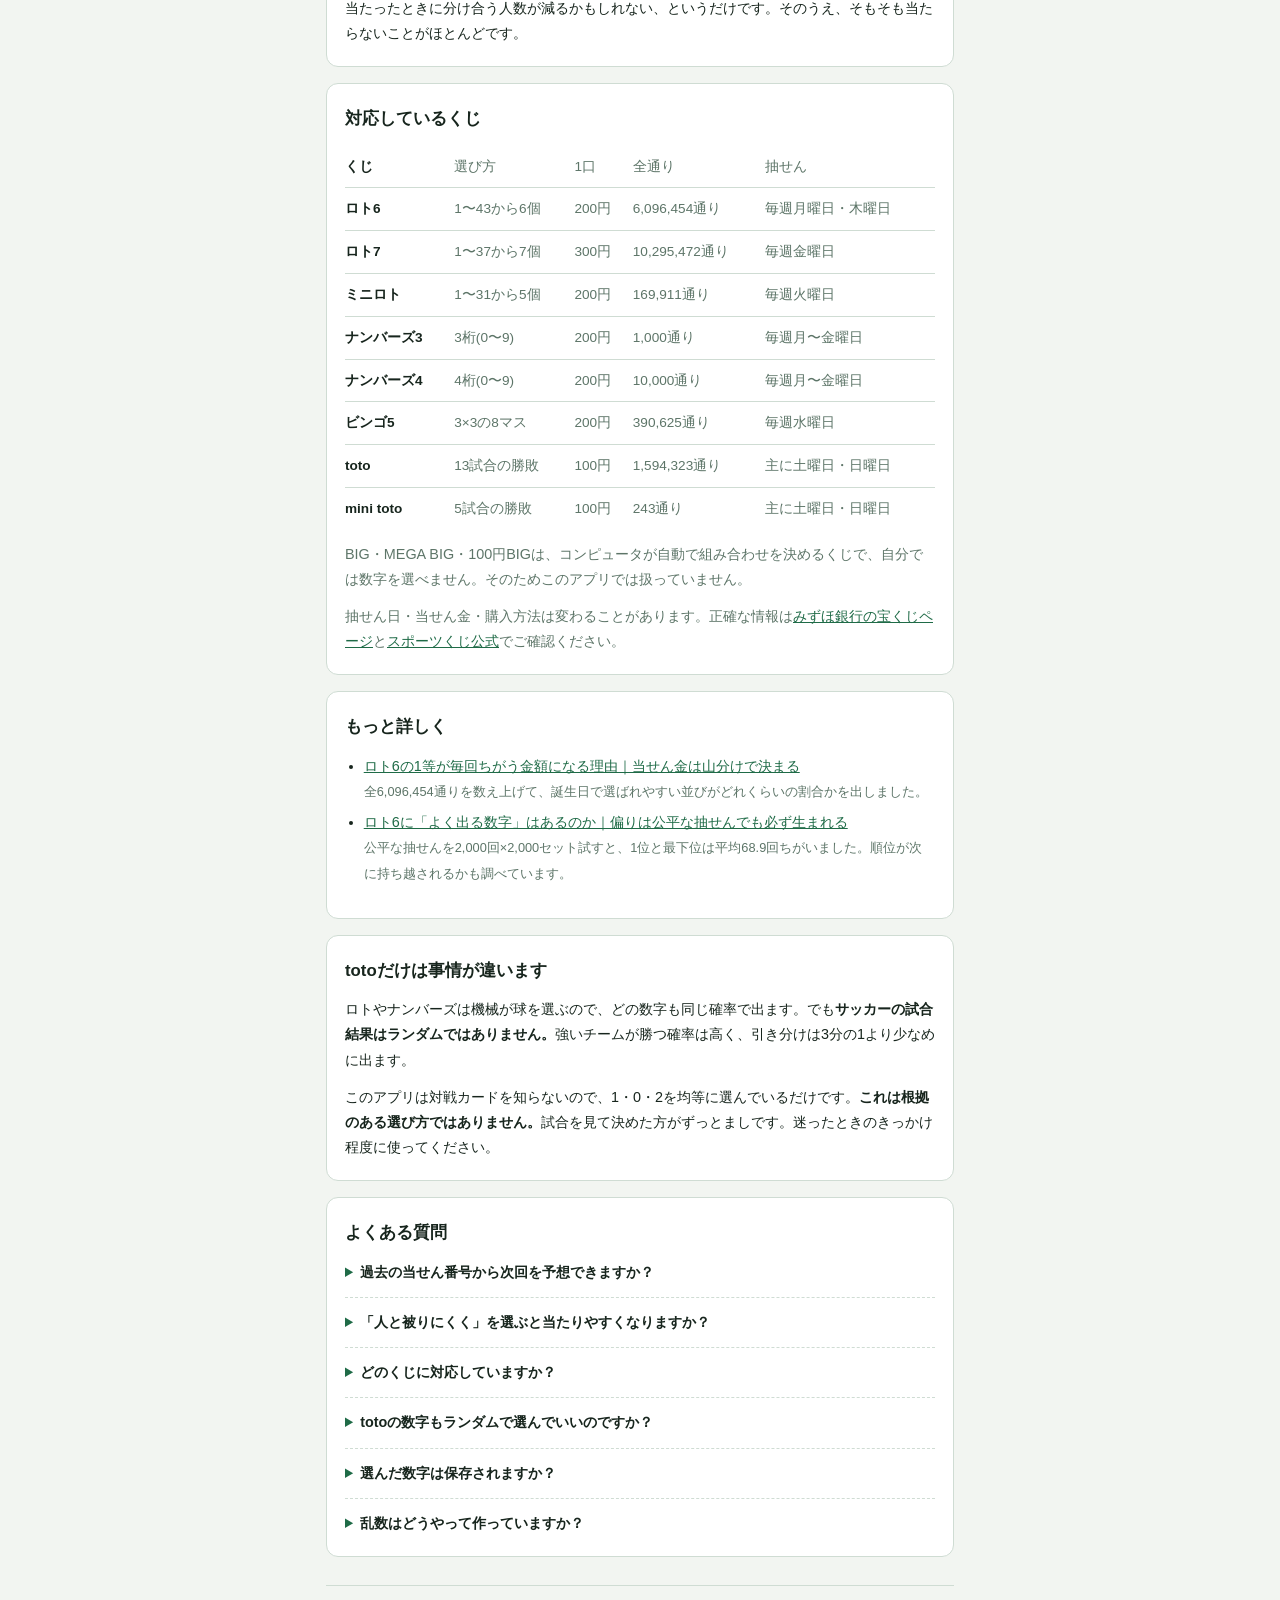
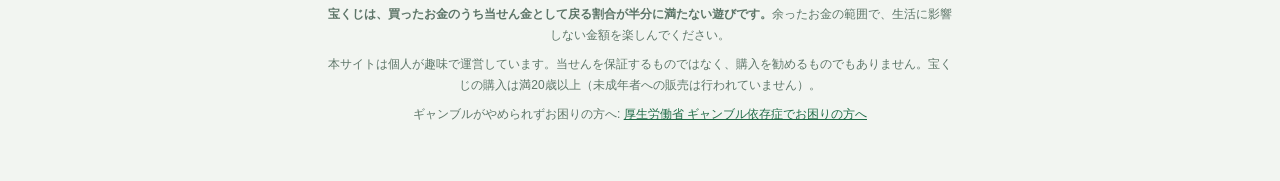
==== commit 191eb25a: "解説記事2本目「ロト6に『よく出る数字』はあるのか」を追加 公平な抽せんを2,000回x2,000セット走らせ、出現回数の偏りが 何もしなくても生じることを自前の数字で示した記事。  - 1位と最下位" ====
--- a/index.html
+++ b/index.html
@@ -136,6 +136,8 @@
       <ul>
         <li><a href="guide/loto-tosenkin-yamawake/">ロト6の1等が毎回ちがう金額になる理由｜当せん金は山分けで決まる</a><br>
           <span class="muted">全6,096,454通りを数え上げて、誕生日で選ばれやすい並びがどれくらいの割合かを出しました。</span></li>
+        <li><a href="guide/yoku-deru-suji/">ロト6に「よく出る数字」はあるのか｜偏りは公平な抽せんでも必ず生まれる</a><br>
+          <span class="muted">公平な抽せんを2,000回×2,000セット試すと、1位と最下位は平均68.9回ちがいました。順位が次に持ち越されるかも調べています。</span></li>
       </ul>
     </div>
 
--- a/css/style.css
+++ b/css/style.css
@@ -307,3 +307,15 @@
 @media (min-width: 640px) {
   .art-title { font-size: 1.8rem; }
 }
+
+.code-block {
+  background: var(--surface-2);
+  border: 1px solid var(--border);
+  border-radius: 8px;
+  padding: 12px;
+  margin: 10px 0 0;
+  overflow-x: auto;
+  font-size: 0.72rem;
+  line-height: 1.65;
+}
+.code-block code { background: none; padding: 0; font-size: inherit; }
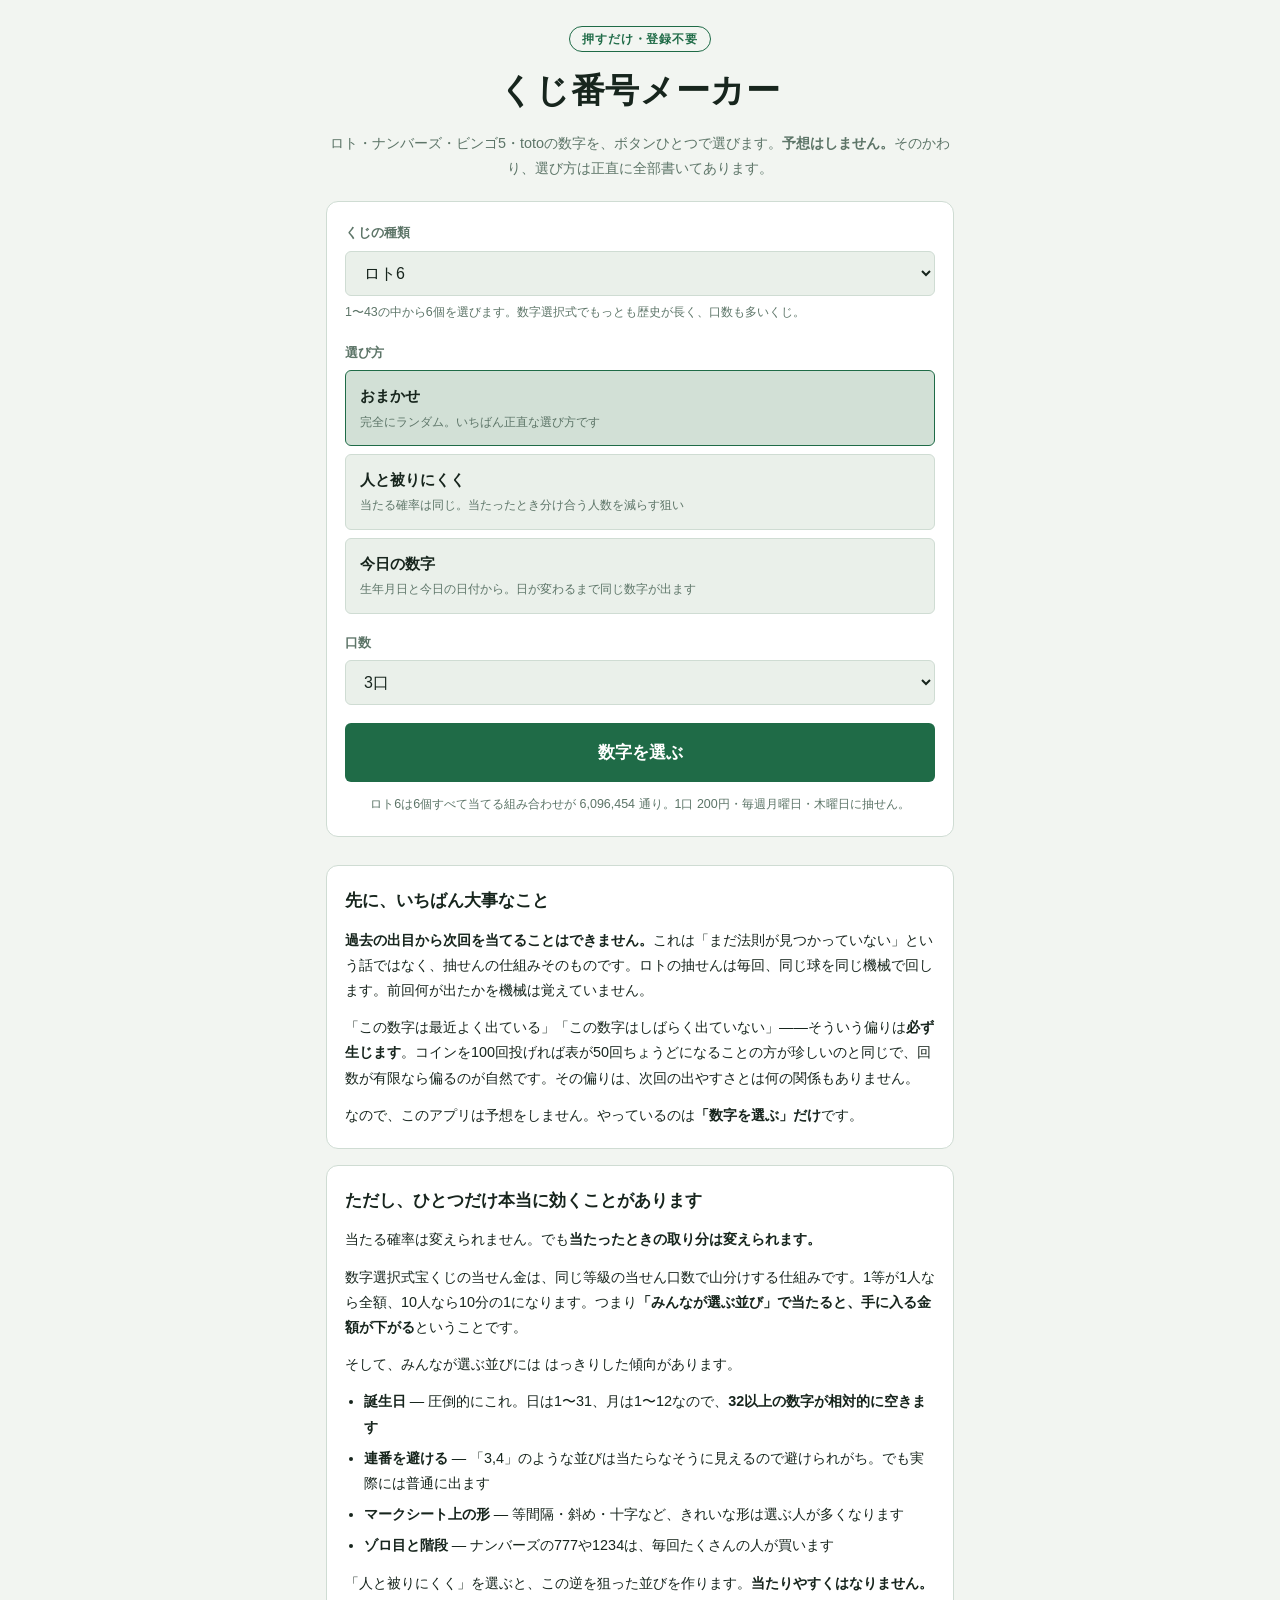
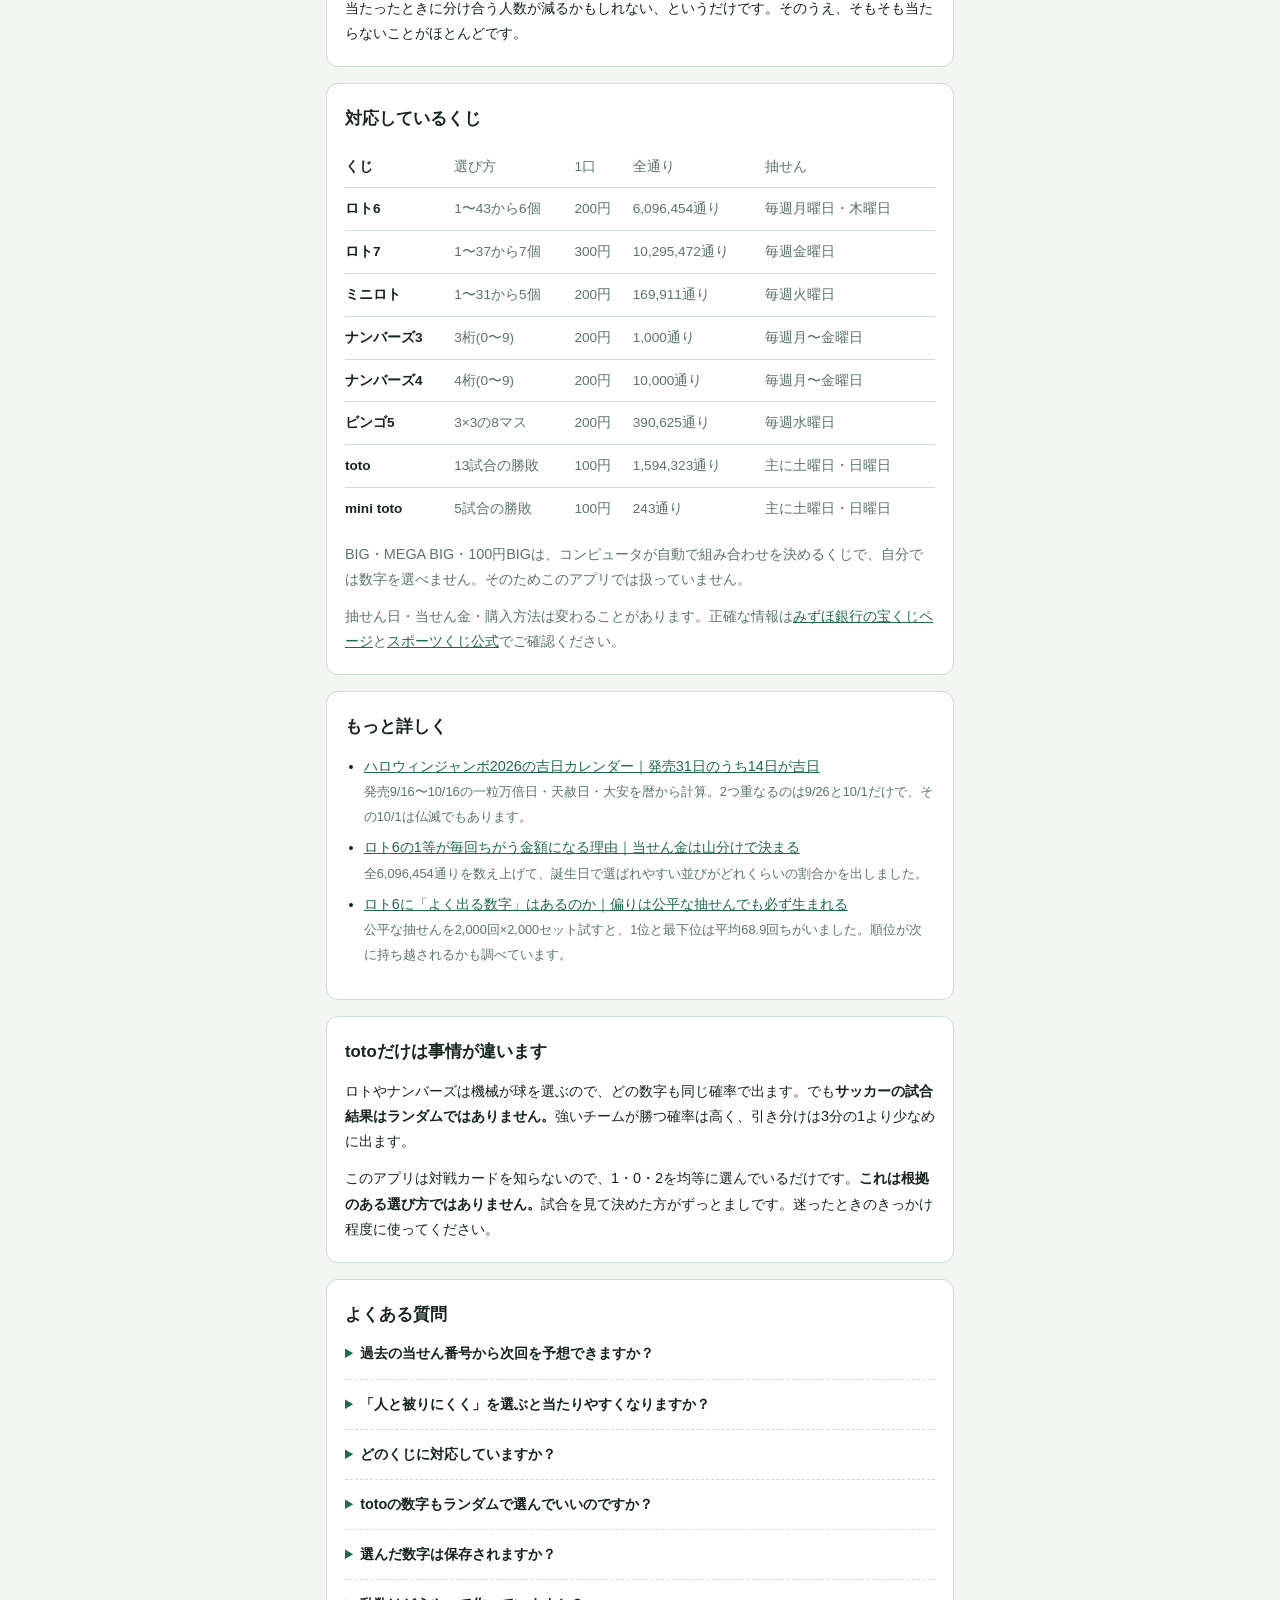
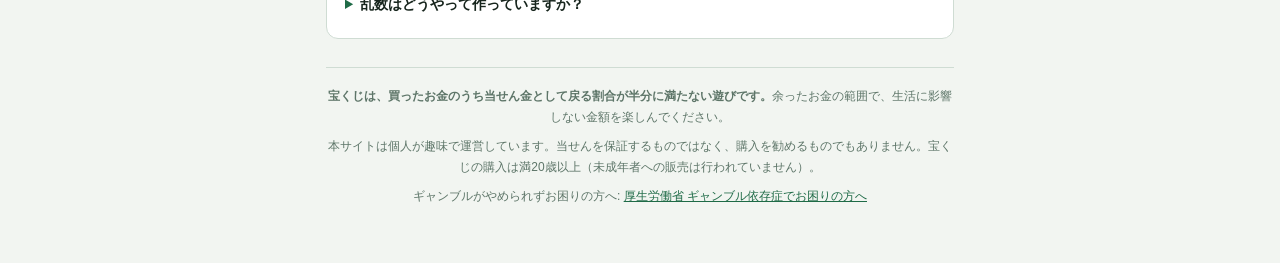
==== commit 93adf231: "記事「ハロウィンジャンボ2026の吉日カレンダー」を追加 発売9/16〜10/16の31日ぶんの六曜・一粒万倍日・天赦日・寅の日・巳の日・ 不成就日を birthday-fortune の暦ロジックで" ====
--- a/index.html
+++ b/index.html
@@ -134,6 +134,8 @@
     <div class="card card--article">
       <h2>もっと詳しく</h2>
       <ul>
+        <li><a href="guide/halloween-jumbo-kichijitsu/">ハロウィンジャンボ2026の吉日カレンダー｜発売31日のうち14日が吉日</a><br>
+          <span class="muted">発売9/16〜10/16の一粒万倍日・天赦日・大安を暦から計算。2つ重なるのは9/26と10/1だけで、その10/1は仏滅でもあります。</span></li>
         <li><a href="guide/loto-tosenkin-yamawake/">ロト6の1等が毎回ちがう金額になる理由｜当せん金は山分けで決まる</a><br>
           <span class="muted">全6,096,454通りを数え上げて、誕生日で選ばれやすい並びがどれくらいの割合かを出しました。</span></li>
         <li><a href="guide/yoku-deru-suji/">ロト6に「よく出る数字」はあるのか｜偏りは公平な抽せんでも必ず生まれる</a><br>
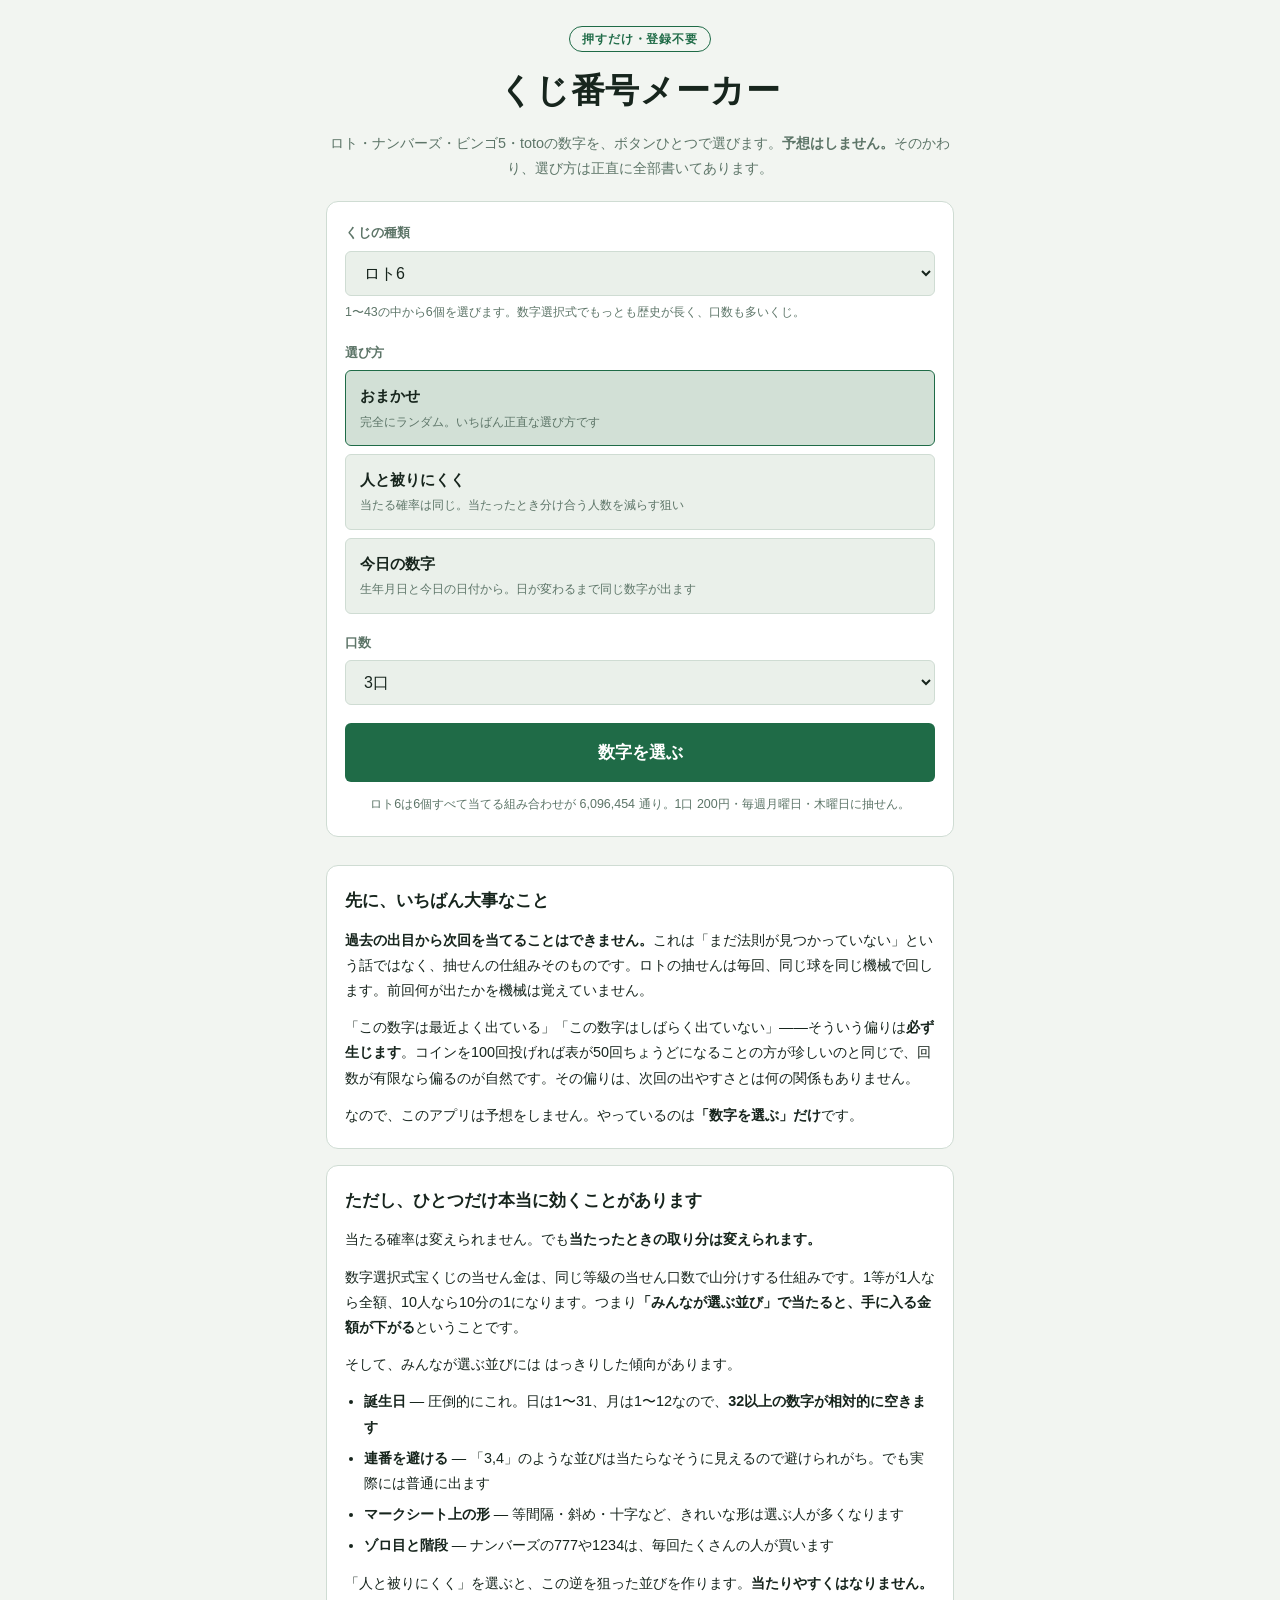
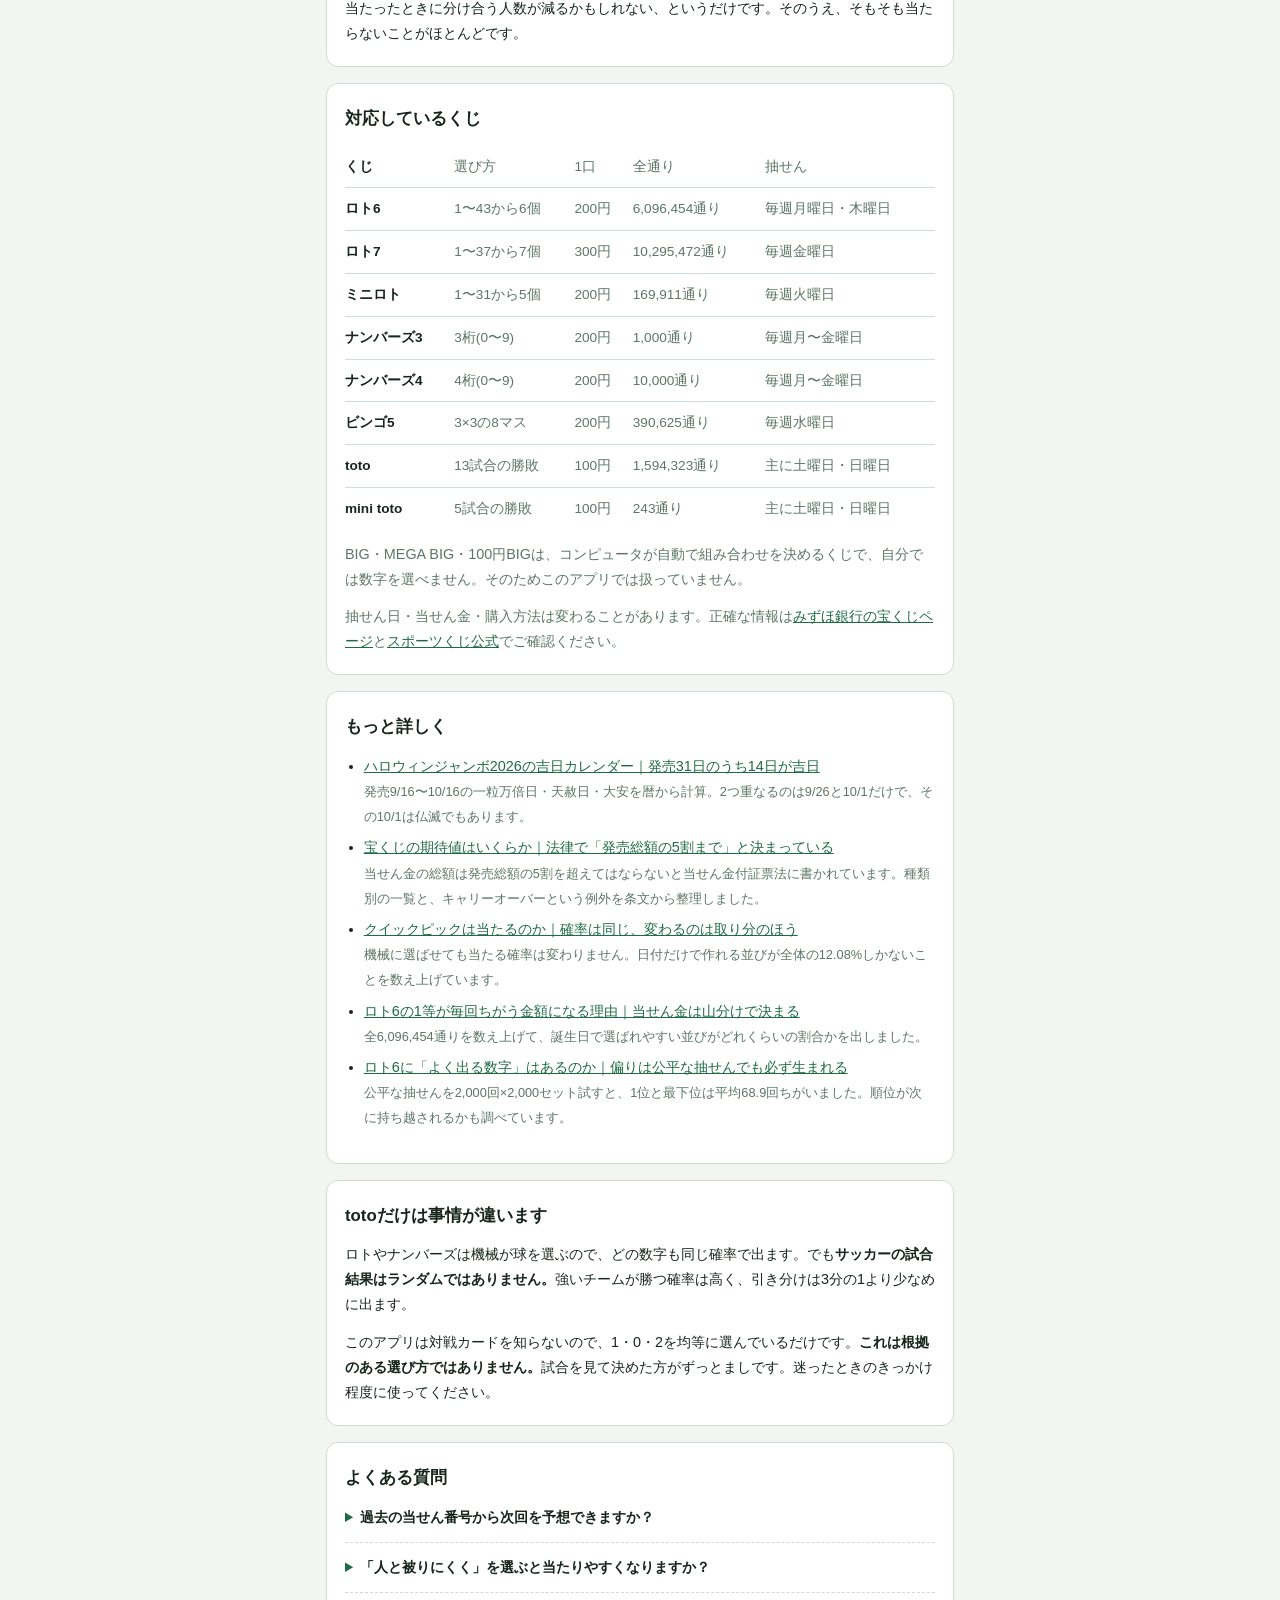
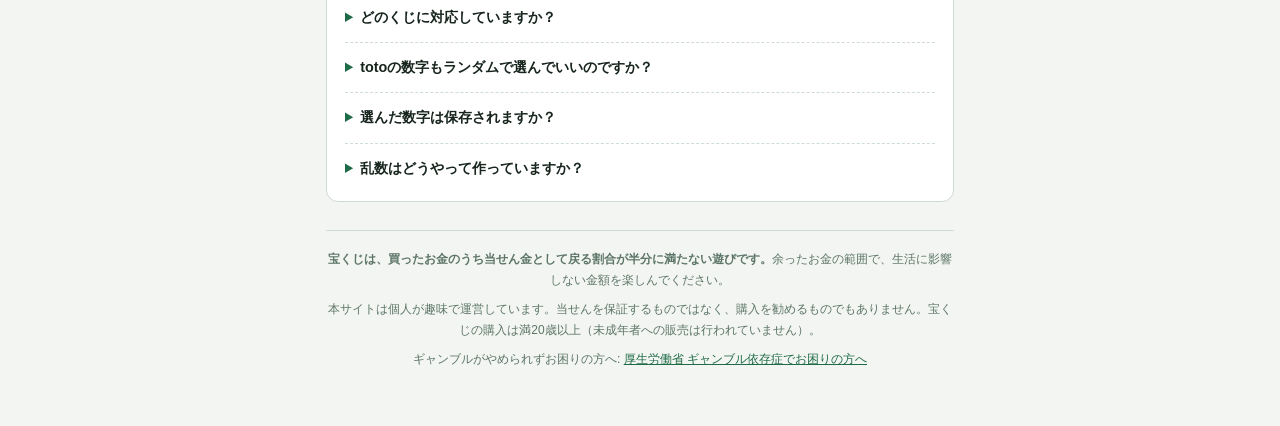
==== commit ed0133eb: "解説記事を2本追加(クイックピック・宝くじの期待値) guide/quick-pick/   クイックピックで確率は変わらないこと、変わるのは当たったときの   取り分のほうであることを数え上げで示す" ====
--- a/index.html
+++ b/index.html
@@ -3,6 +3,14 @@
 <head>
 <meta charset="UTF-8">
 <meta name="viewport" content="width=device-width, initial-scale=1.0">
+<!-- Google tag (gtag.js) -->
+<script async src="https://www.googletagmanager.com/gtag/js?id=G-4N0HM4KYXZ"></script>
+<script>
+  window.dataLayer = window.dataLayer || [];
+  function gtag(){dataLayer.push(arguments);}
+  gtag('js', new Date());
+  gtag('config', 'G-4N0HM4KYXZ');
+</script>
 <title>くじ番号メーカー | ロト6・ロト7・ミニロト・ナンバーズの数字を選ぶ</title>
 <meta name="description" content="ロト6・ロト7・ミニロト・ナンバーズ3/4・ビンゴ5・totoの数字をボタンひとつで選びます。予想はしません。当たる確率は変えられませんが「人と被りにくい並び」は選べます。無料・登録不要。">
 <link rel="canonical" href="https://kuji-maker.github.io/">
@@ -136,6 +144,10 @@
       <ul>
         <li><a href="guide/halloween-jumbo-kichijitsu/">ハロウィンジャンボ2026の吉日カレンダー｜発売31日のうち14日が吉日</a><br>
           <span class="muted">発売9/16〜10/16の一粒万倍日・天赦日・大安を暦から計算。2つ重なるのは9/26と10/1だけで、その10/1は仏滅でもあります。</span></li>
+        <li><a href="guide/kitaichi/">宝くじの期待値はいくらか｜法律で「発売総額の5割まで」と決まっている</a><br>
+          <span class="muted">当せん金の総額は発売総額の5割を超えてはならないと当せん金付証票法に書かれています。種類別の一覧と、キャリーオーバーという例外を条文から整理しました。</span></li>
+        <li><a href="guide/quick-pick/">クイックピックは当たるのか｜確率は同じ、変わるのは取り分のほう</a><br>
+          <span class="muted">機械に選ばせても当たる確率は変わりません。日付だけで作れる並びが全体の12.08%しかないことを数え上げています。</span></li>
         <li><a href="guide/loto-tosenkin-yamawake/">ロト6の1等が毎回ちがう金額になる理由｜当せん金は山分けで決まる</a><br>
           <span class="muted">全6,096,454通りを数え上げて、誕生日で選ばれやすい並びがどれくらいの割合かを出しました。</span></li>
         <li><a href="guide/yoku-deru-suji/">ロト6に「よく出る数字」はあるのか｜偏りは公平な抽せんでも必ず生まれる</a><br>
--- a/css/style.css
+++ b/css/style.css
@@ -319,3 +319,17 @@
   line-height: 1.65;
 }
 .code-block code { background: none; padding: 0; font-size: inherit; }
+
+/* 条文の引用。地の文と混ざらないように左に線を引く */
+.card--article blockquote {
+  margin: 12px 0;
+  padding: 10px 14px;
+  border-left: 3px solid var(--primary);
+  background: var(--surface-2);
+  border-radius: 0 var(--radius-sm) var(--radius-sm) 0;
+}
+.card--article blockquote p {
+  margin: 0;
+  font-size: 0.86rem;
+  line-height: 1.8;
+}
